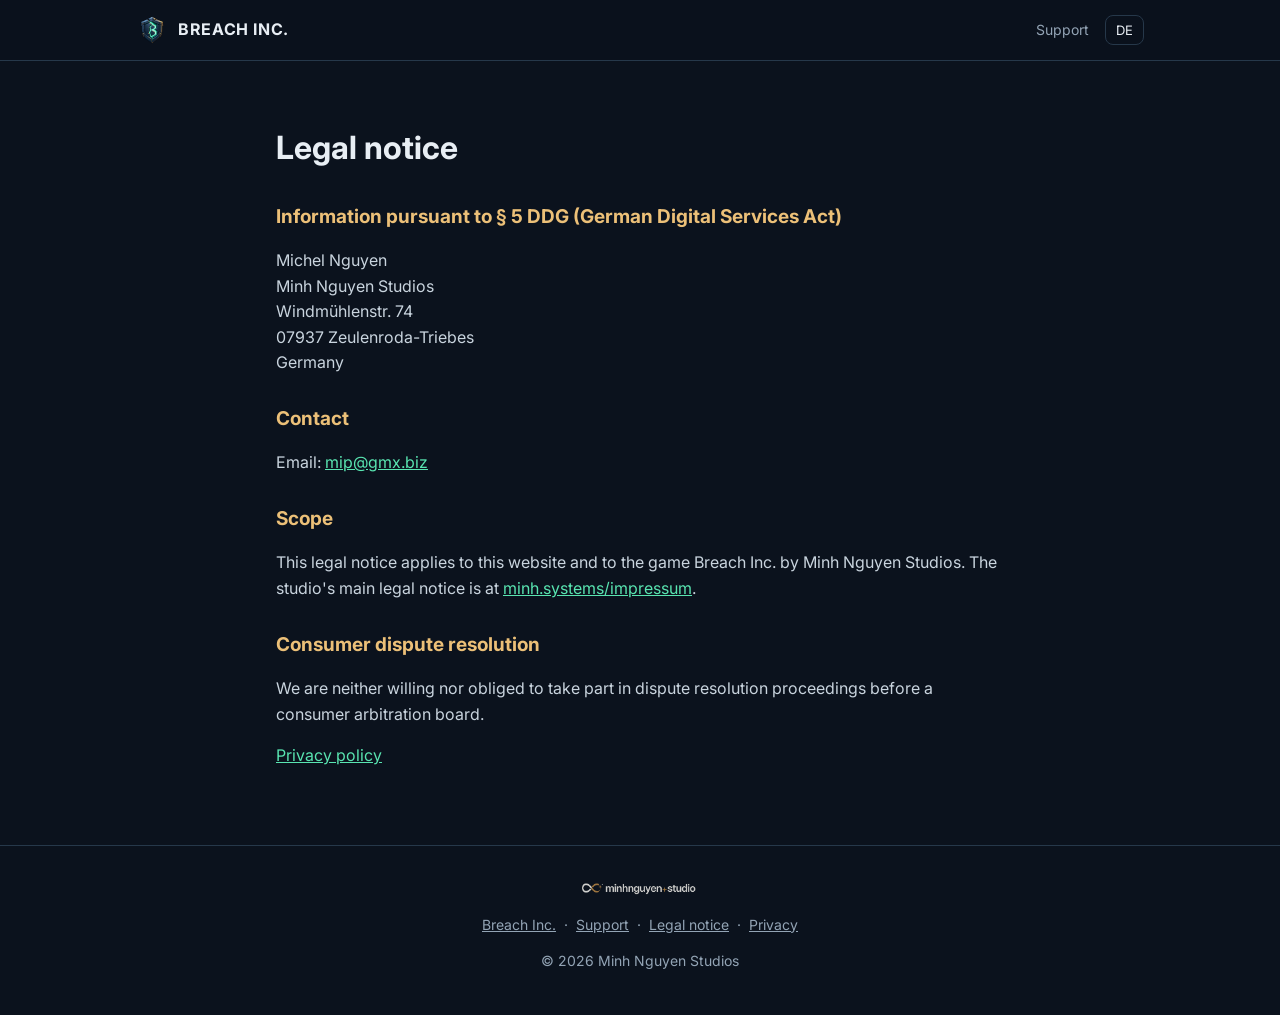
==== impressum.html @ 1f255478 "Breach Inc. website: start, privacy, support, legal notice" ====
<!doctype html>
<html lang="de">
<head>
<meta charset="utf-8"><meta name="viewport" content="width=device-width,initial-scale=1">
<meta name="robots" content="noindex">
<title>Impressum · Breach Inc.</title>
<meta name="description" content="Breach Inc. – die IT-Security-Nachtschicht. Ein Management-Spiel von Minh Nguyen Studios.">
<meta property="og:title" content="Breach Inc."><meta property="og:description" content="Breach Inc. – die IT-Security-Nachtschicht. Ein Management-Spiel von Minh Nguyen Studios."><meta property="og:image" content="https://pinkysworld.github.io/BreachInc/img/og.jpg">
<link rel="icon" href="favicon.png"><link rel="stylesheet" href="style.css?v=1"><script src="lang.js"></script>
</head>
<body>
<header class="top"><nav class="wrap">
  <a class="brand" href="./"><img src="favicon.png" alt="">BREACH INC.</a>
  <div class="links"><a href="support.html">Support</a><button class="lang" onclick="toggleLang()"><span data-l="de">EN</span><span data-l="en">DE</span></button></div>
</nav></header>
<main class="wrap doc">
<div data-l="de">
<h1>Impressum</h1>
<h2>Angaben gemäß § 5 DDG</h2>
<p>Michel Nguyen<br>Minh Nguyen Studios<br>Windmühlenstr. 74<br>07937 Zeulenroda-Triebes<br>Deutschland</p>
<h2>Kontakt</h2>
<p>E-Mail: <span class="lg-mail">mip [at] gmx.biz</span></p>
<h2>Geltungsbereich</h2>
<p>Dieses Impressum gilt für diese Website und für das Spiel Breach Inc. von Minh Nguyen Studios. Das zentrale Impressum des Studios steht unter <a href="https://minh.systems/impressum/">minh.systems/impressum</a>.</p>
<h2>Verbraucherstreitbeilegung</h2>
<p>Wir sind nicht bereit oder verpflichtet, an Streitbeilegungsverfahren vor einer Verbraucherschlichtungsstelle teilzunehmen.</p>
<p><a href="privacy.html">Datenschutzerklärung</a></p>
</div>
<div data-l="en">
<h1>Legal notice</h1>
<h2>Information pursuant to § 5 DDG (German Digital Services Act)</h2>
<p>Michel Nguyen<br>Minh Nguyen Studios<br>Windmühlenstr. 74<br>07937 Zeulenroda-Triebes<br>Germany</p>
<h2>Contact</h2>
<p>Email: <span class="lg-mail">mip [at] gmx.biz</span></p>
<h2>Scope</h2>
<p>This legal notice applies to this website and to the game Breach Inc. by Minh Nguyen Studios. The studio's main legal notice is at <a href="https://minh.systems/impressum/">minh.systems/impressum</a>.</p>
<h2>Consumer dispute resolution</h2>
<p>We are neither willing nor obliged to take part in dispute resolution proceedings before a consumer arbitration board.</p>
<p><a href="privacy.html">Privacy policy</a></p>
</div>
</main>
<footer>
  <img src="img/studio.png" alt="Minh Nguyen Studios">
  <a href="./">Breach Inc.</a>·<a href="support.html">Support</a>·<a href="impressum.html"><span data-l="de">Impressum</span><span data-l="en">Legal notice</span></a>·<a href="privacy.html"><span data-l="de">Datenschutz</span><span data-l="en">Privacy</span></a>
  <p>© 2026 Minh Nguyen Studios</p>
</footer>
<script>
(function () {
  var u = ['m', 'i', 'p'].join(''), d = ['gmx', 'biz'].join('.');
  document.querySelectorAll('.lg-mail').forEach(function (el) {
    var a = document.createElement('a');
    a.href = 'mai' + 'lto:' + u + '@' + d + '?subject=Breach%20Inc.';
    a.textContent = u + '@' + d;
    el.replaceChildren(a);
  });
})();
</script>
</body>
</html>
---- style.css ----
@font-face{font-family:Inter;src:url(Inter.ttf);font-weight:100 900}
:root{--bg:#0b121d;--panel:#111e2d;--line:#26384a;--text:#e8eef4;--muted:#93a4b5;--mint:#59e5b1;--gold:#ecc078;--coral:#ff806e}
*{box-sizing:border-box}
html[lang=de] [data-l=en],html[lang=en] [data-l=de]{display:none}
body{margin:0;background:var(--bg);color:var(--text);font:16px/1.6 Inter,system-ui,sans-serif}
a{color:var(--mint)}
.wrap{max-width:1040px;margin:0 auto;padding:0 16px}
.top{border-bottom:1px solid var(--line);background:rgba(11,18,29,.92);position:sticky;top:0;z-index:2}
.top nav{display:flex;align-items:center;justify-content:space-between;height:60px}
.brand{display:flex;align-items:center;gap:10px;color:var(--text);text-decoration:none;font-weight:700;letter-spacing:.04em}
.brand img{width:32px;height:32px}
.links{display:flex;gap:16px;align-items:center}
.links a{color:var(--muted);text-decoration:none;font-size:14px}
.lang{background:none;border:1px solid var(--line);color:var(--text);border-radius:8px;padding:4px 10px;cursor:pointer;font:inherit;font-size:13px}
.hero{position:relative;min-height:520px;display:flex;align-items:flex-end;background:url(img/hero.jpg) center/cover}
.hero:before{content:"";position:absolute;inset:0;background:linear-gradient(90deg,rgba(11,18,29,.95) 0,rgba(11,18,29,.6) 55%,rgba(11,18,29,.1))}
.hero .wrap{position:relative;padding-bottom:56px;padding-top:80px}
.hero img.mark{width:min(440px,90%);height:auto}
.hero h1{font-size:clamp(28px,5vw,44px);line-height:1.15;margin:16px 0 8px}
.hero h1 em{color:var(--mint);font-style:normal}
.hero p{max-width:520px;color:#c9d4de;font-size:18px}
.badges{display:flex;flex-wrap:wrap;gap:10px;margin-top:20px}
.badges span{border:1px solid var(--line);background:var(--panel);border-radius:10px;padding:8px 14px;font-size:14px;color:var(--muted)}
section{padding:56px 0}
h2{font-size:26px;margin:0 0 16px}
.grid{display:grid;grid-template-columns:repeat(auto-fit,minmax(240px,1fr));gap:16px}
.card{background:var(--panel);border:1px solid var(--line);border-radius:14px;padding:20px}
.card h3{margin:0 0 6px;color:var(--gold);font-size:15px;letter-spacing:.06em;text-transform:uppercase}
.card p{margin:0;color:var(--muted)}
.shots{display:grid;gap:16px}
.shots img{width:100%;height:auto;border-radius:14px;border:1px solid var(--line);display:block}
.doc{padding:40px 16px 60px;max-width:760px}
.doc h1{font-size:32px}
.doc h2{font-size:19px;margin-top:28px;color:var(--gold)}
.doc p,.doc li{color:#c9d4de}
footer{border-top:1px solid var(--line);padding:28px 16px;text-align:center;color:var(--muted);font-size:14px}
footer a{color:var(--muted);margin:0 8px}
footer img{height:28px;width:auto;opacity:.85;display:block;margin:0 auto 12px}
.doc h3{font-size:16px;margin:18px 0 4px}
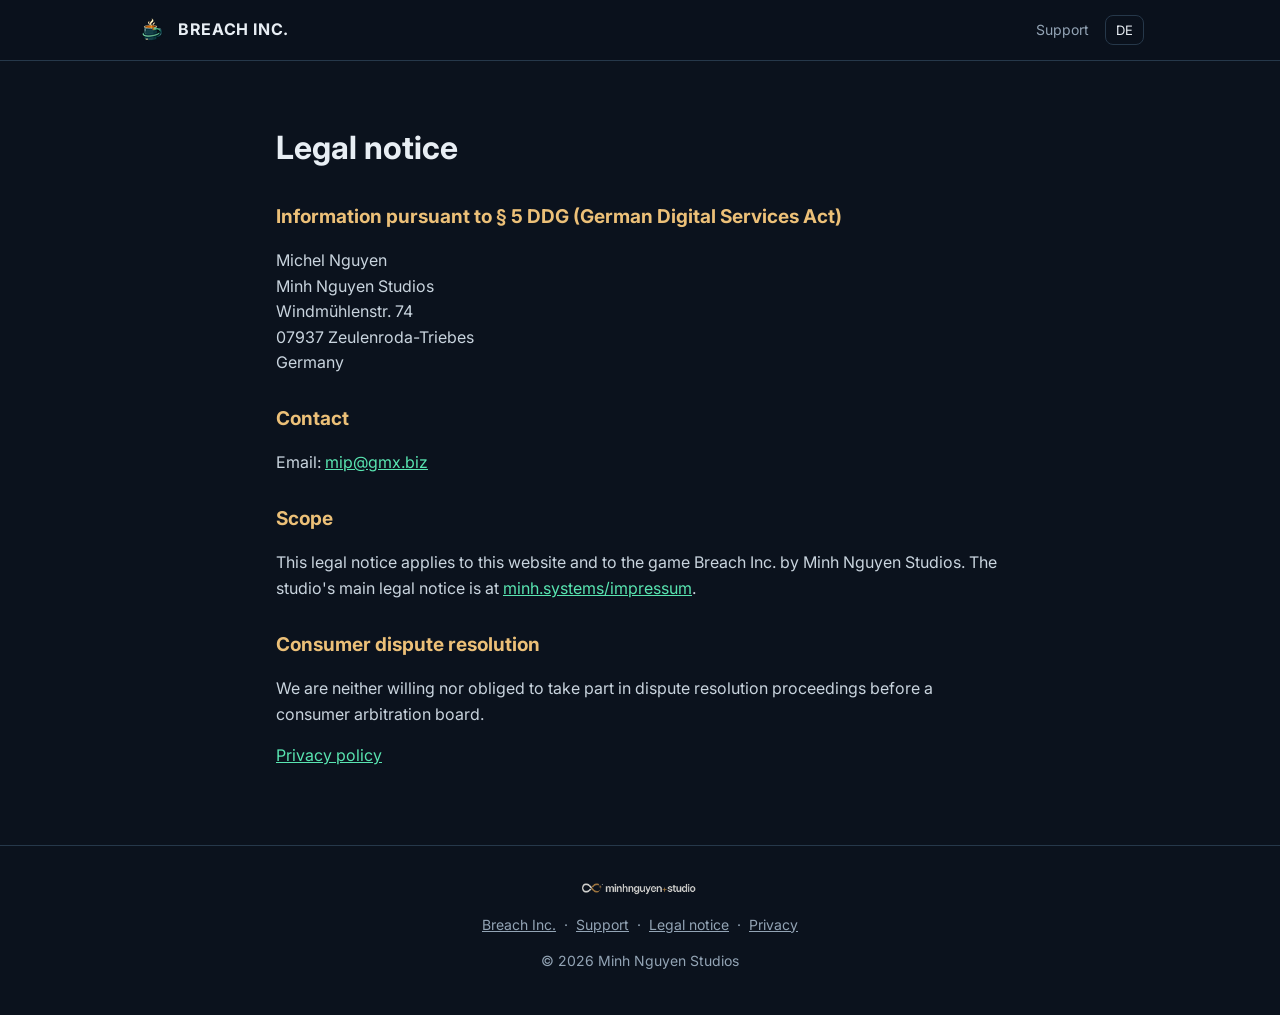
==== commit d77d80f6: "Website: neues Logo, Favicon, Hero, V6-Galerie mit Lightbox, Trailer-Vorschau, Release Q1 2027, Barr" ====
--- a/impressum.html
+++ b/impressum.html
@@ -5,12 +5,12 @@
 <meta name="robots" content="noindex">
 <title>Impressum · Breach Inc.</title>
 <meta name="description" content="Breach Inc. – die IT-Security-Nachtschicht. Ein Management-Spiel von Minh Nguyen Studios.">
-<meta property="og:title" content="Breach Inc."><meta property="og:description" content="Breach Inc. – die IT-Security-Nachtschicht. Ein Management-Spiel von Minh Nguyen Studios."><meta property="og:image" content="https://pinkysworld.github.io/BreachInc/img/og.jpg">
-<link rel="icon" href="favicon.png"><link rel="stylesheet" href="style.css?v=1"><script src="lang.js"></script>
+<meta property="og:title" content="Breach Inc."><meta property="og:description" content="Breach Inc. – die IT-Security-Nachtschicht. Ein Management-Spiel von Minh Nguyen Studios."><meta property="og:image" content="https://minh.systems/BreachInc/img/og.jpg">
+<meta name="theme-color" content="#0b121d"><link rel="icon" href="favicon-32.png" sizes="32x32"><link rel="icon" href="favicon.png" sizes="256x256"><link rel="apple-touch-icon" href="apple-touch-icon.png"><link rel="stylesheet" href="style.css?v=2"><script src="lang.js"></script>
 </head>
 <body>
 <header class="top"><nav class="wrap">
-  <a class="brand" href="./"><img src="favicon.png" alt="">BREACH INC.</a>
+  <a class="brand" href="./"><img src="favicon-32.png" alt="">BREACH INC.</a>
   <div class="links"><a href="support.html">Support</a><button class="lang" onclick="toggleLang()"><span data-l="de">EN</span><span data-l="en">DE</span></button></div>
 </nav></header>
 <main class="wrap doc">
--- a/style.css
+++ b/style.css
@@ -23,7 +23,7 @@
 .badges span{border:1px solid var(--line);background:var(--panel);border-radius:10px;padding:8px 14px;font-size:14px;color:var(--muted)}
 section{padding:56px 0}
 h2{font-size:26px;margin:0 0 16px}
-.grid{display:grid;grid-template-columns:repeat(auto-fit,minmax(240px,1fr));gap:16px}
+.grid{display:grid;grid-template-columns:repeat(auto-fit,minmax(180px,1fr));gap:16px}
 .card{background:var(--panel);border:1px solid var(--line);border-radius:14px;padding:20px}
 .card h3{margin:0 0 6px;color:var(--gold);font-size:15px;letter-spacing:.06em;text-transform:uppercase}
 .card p{margin:0;color:var(--muted)}
@@ -37,3 +37,18 @@
 footer a{color:var(--muted);margin:0 8px}
 footer img{height:28px;width:auto;opacity:.85;display:block;margin:0 auto 12px}
 .doc h3{font-size:16px;margin:18px 0 4px}
+.cta{margin-top:22px}.btn{display:inline-block;background:var(--mint);color:#06231a;font-weight:700;text-decoration:none;border-radius:12px;padding:14px 22px;font-size:17px}.btn:hover{filter:brightness(1.08)}
+.steam{padding-top:0}.steamwidget{width:100%;max-width:646px;height:190px;border:0;display:block;margin-top:12px}
+:focus-visible{outline:3px solid var(--gold);outline-offset:4px}
+.hero .wrap{width:100%}
+.release{margin:10px 0 0!important;font-size:14px!important;color:var(--text)!important}
+.gallery{padding-top:0}
+.shots{grid-template-columns:repeat(2,minmax(0,1fr))}
+.shot{padding:0;border:0;background:none;cursor:zoom-in;border-radius:14px}
+.shot:hover img{border-color:var(--mint)}
+.lightbox{max-width:min(96vw,1400px);max-height:94vh;padding:12px;border:1px solid var(--line);border-radius:14px;background:var(--bg);color:var(--text)}
+.lightbox::backdrop{background:rgba(0,0,0,.88)}
+.lightbox img{display:block;max-width:100%;max-height:80vh;object-fit:contain}
+.lightbox-close{display:block;margin:0 0 8px auto;border:1px solid var(--line);border-radius:8px;background:var(--panel);color:var(--text);font:inherit;font-size:24px;line-height:1;cursor:pointer;padding:4px 12px}
+.trailer{padding-top:0}.trailer-frame{max-width:800px}.trailer-frame video,.trailer-frame img{display:block;width:100%;height:auto;border:1px solid var(--line);border-radius:14px}.trailer-frame [hidden]{display:none}.trailer-frame p{color:var(--muted);font-size:14px}
+@media(max-width:600px){.top nav{height:auto;min-height:60px;gap:8px}.brand{font-size:14px;gap:6px}.links{gap:10px}.links a{font-size:13px}.hero{min-height:0;background-position:62% center}.hero:before{background:linear-gradient(90deg,rgba(11,18,29,.96),rgba(11,18,29,.75))}.hero .wrap{padding-top:58px;padding-bottom:40px}.hero p{font-size:16px}.shots{grid-template-columns:1fr}section{padding:42px 0}.doc{overflow-wrap:anywhere}.btn{font-size:16px}}
